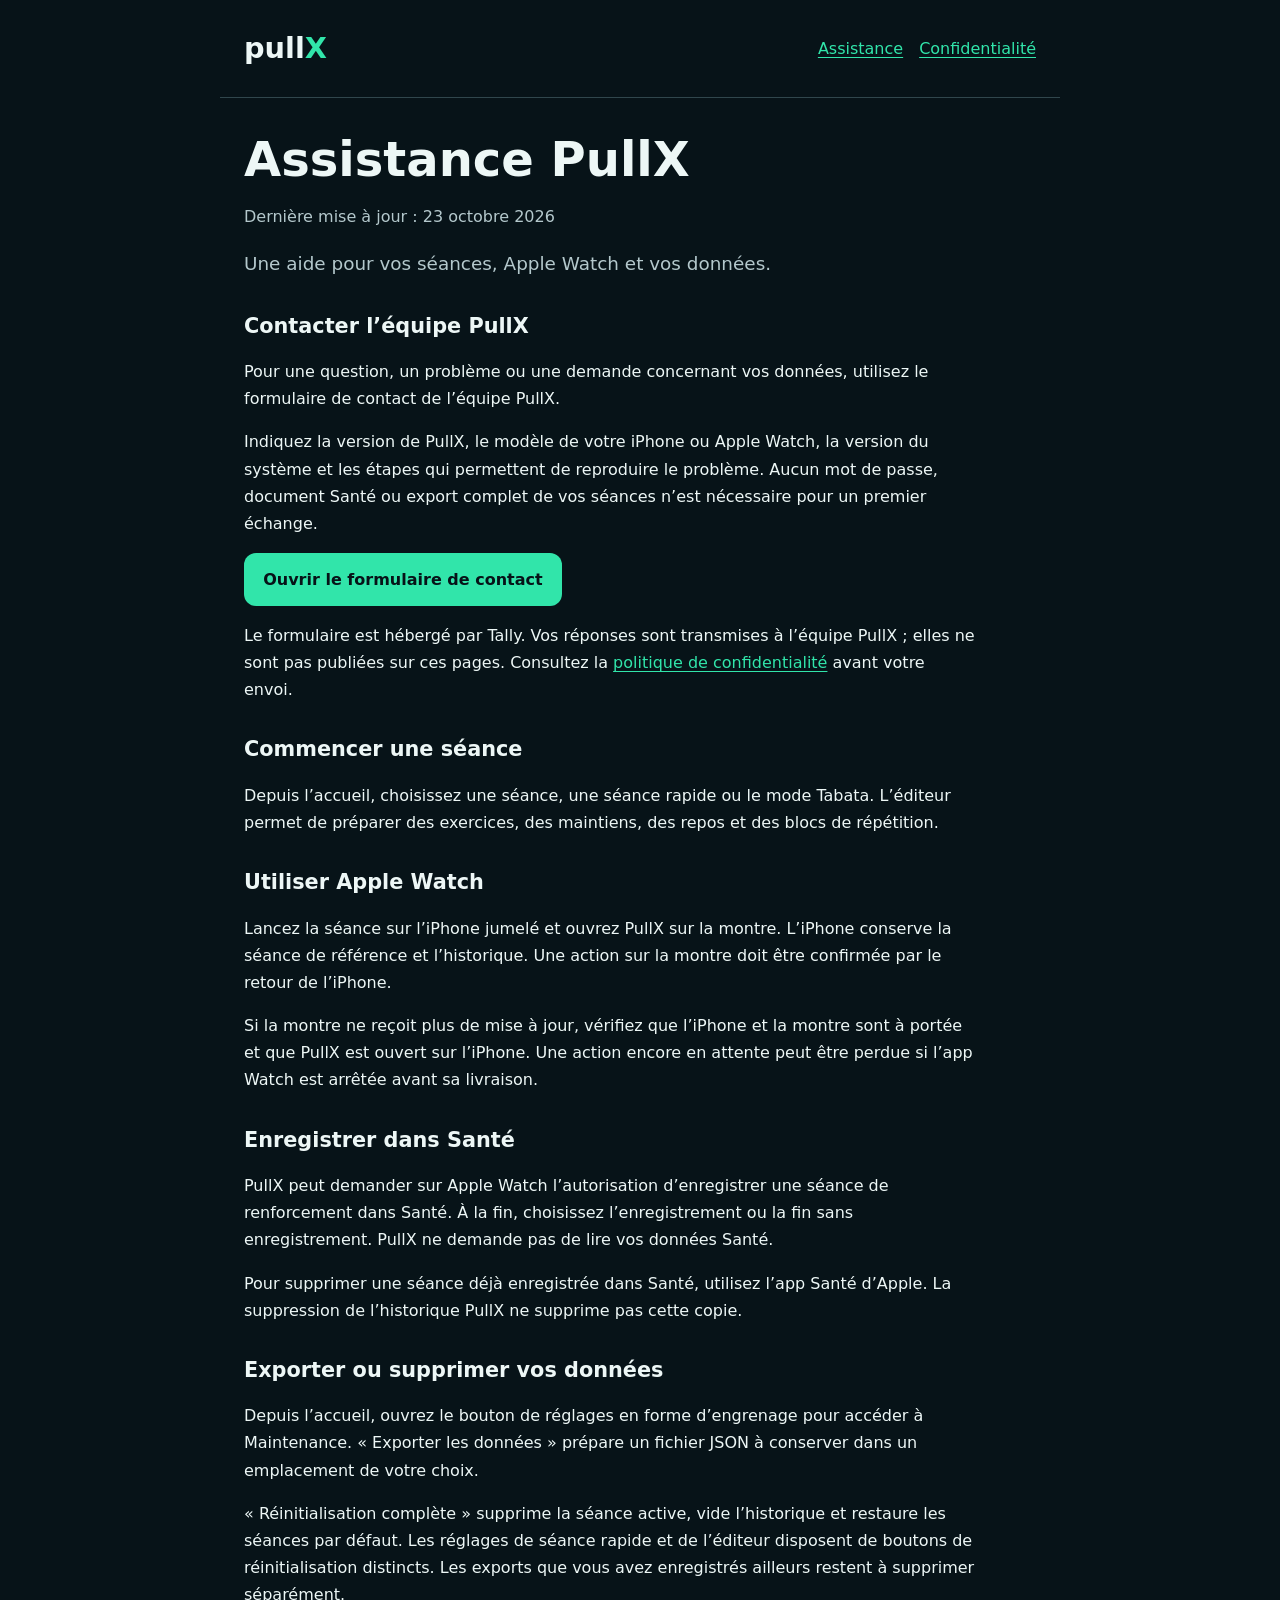
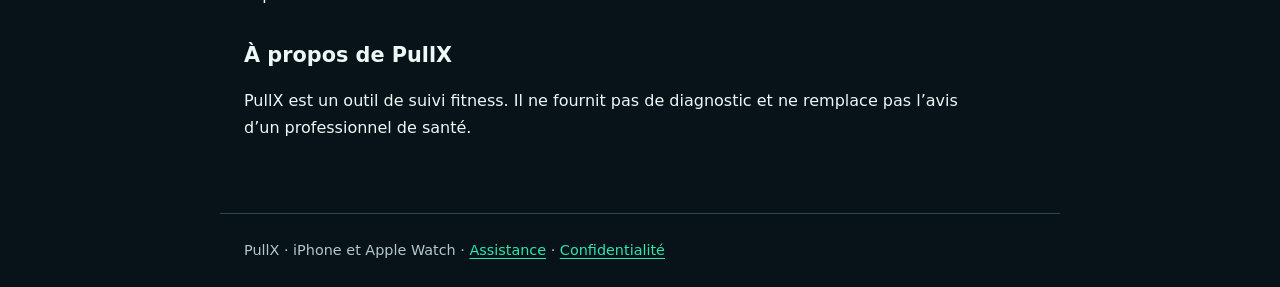
==== index.html @ 62576119 "Add files via upload" ====
<!doctype html>
<html lang="fr">
<head>
<meta charset="utf-8">
<meta name="viewport" content="width=device-width, initial-scale=1">
<meta name="description" content="Aide et contact pour PullX : séances, Apple Watch, Santé, export et suppression des données.">
<meta name="robots" content="noindex">
<title>Assistance PullX — PullX</title>
<style>
:root { color-scheme: dark; --bg:#071318; --panel:#10232b; --text:#edf7f6; --muted:#b4c8cc; --accent:#31e5aa; }
* { box-sizing:border-box; }
body { margin:0; background:var(--bg); color:var(--text); font:1rem/1.7 system-ui,-apple-system,BlinkMacSystemFont,"Segoe UI",sans-serif; }
header,main,footer { max-width:840px; margin:auto; padding:1.5rem; }
header { display:flex; flex-wrap:wrap; align-items:center; justify-content:space-between; gap:1rem; border-bottom:1px solid #30464c; }
.brand { font-size:1.8rem; font-weight:800; text-decoration:none; color:var(--text); }
.brand span { color:var(--accent); }
nav { display:flex; flex-wrap:wrap; gap:1rem; }
a { color:var(--accent); text-underline-offset:.2em; overflow-wrap:anywhere; }
a:focus-visible { outline:3px solid var(--accent); outline-offset:5px; }
h1 { font-size:clamp(2rem,6vw,3rem); line-height:1.15; margin:.6rem 0 1rem; }
h2 { font-size:1.3rem; line-height:1.4; margin-top:2rem; }
p,li { max-width:72ch; }
.date,footer { color:var(--muted); }
.notice { padding:1rem 1.2rem; border:1px solid #786b39; border-radius:12px; background:#2b2819; }
.contact { display:inline-block; padding:.8rem 1.2rem; border-radius:12px; background:var(--accent); color:#071318; font-weight:700; text-decoration:none; }
.intro { font-size:1.15rem; color:var(--muted); }
footer { border-top:1px solid #30464c; font-size:.9rem; margin-top:2rem; }
.skip { position:absolute; left:-9999px; }.skip:focus { position:static; }
</style>
</head>
<body>
<a class="skip" href="#contenu">Aller au contenu</a>
<header><a class="brand" href="support.html">pull<span>X</span></a><nav aria-label="Navigation principale"><a href="support.html">Assistance</a><a href="privacy-policy.html">Confidentialité</a></nav></header>
<main id="contenu">
<h1>Assistance PullX</h1>
<p class="date">Dernière mise à jour : 23 octobre 2026</p>
<p class="intro">Une aide pour vos séances, Apple Watch et vos données.</p>
<section><h2>Contacter l’équipe PullX</h2><p>Pour une question, un problème ou une demande concernant vos données, utilisez le formulaire de contact de l’équipe PullX.</p><p>Indiquez la version de PullX, le modèle de votre iPhone ou Apple Watch, la version du système et les étapes qui permettent de reproduire le problème. Aucun mot de passe, document Santé ou export complet de vos séances n’est nécessaire pour un premier échange.</p></section>
<p><a class="contact" href="https://tally.so/r/2jEzNe">Ouvrir le formulaire de contact</a></p><p>Le formulaire est hébergé par Tally. Vos réponses sont transmises à l’équipe PullX ; elles ne sont pas publiées sur ces pages. Consultez la <a href="privacy-policy.html">politique de confidentialité</a> avant votre envoi.</p>
<section><h2>Commencer une séance</h2><p>Depuis l’accueil, choisissez une séance, une séance rapide ou le mode Tabata. L’éditeur permet de préparer des exercices, des maintiens, des repos et des blocs de répétition.</p></section>
<section><h2>Utiliser Apple Watch</h2><p>Lancez la séance sur l’iPhone jumelé et ouvrez PullX sur la montre. L’iPhone conserve la séance de référence et l’historique. Une action sur la montre doit être confirmée par le retour de l’iPhone.</p><p>Si la montre ne reçoit plus de mise à jour, vérifiez que l’iPhone et la montre sont à portée et que PullX est ouvert sur l’iPhone. Une action encore en attente peut être perdue si l’app Watch est arrêtée avant sa livraison.</p></section>
<section><h2>Enregistrer dans Santé</h2><p>PullX peut demander sur Apple Watch l’autorisation d’enregistrer une séance de renforcement dans Santé. À la fin, choisissez l’enregistrement ou la fin sans enregistrement. PullX ne demande pas de lire vos données Santé.</p><p>Pour supprimer une séance déjà enregistrée dans Santé, utilisez l’app Santé d’Apple. La suppression de l’historique PullX ne supprime pas cette copie.</p></section>
<section><h2>Exporter ou supprimer vos données</h2><p>Depuis l’accueil, ouvrez le bouton de réglages en forme d’engrenage pour accéder à Maintenance. « Exporter les données » prépare un fichier JSON à conserver dans un emplacement de votre choix.</p><p>« Réinitialisation complète » supprime la séance active, vide l’historique et restaure les séances par défaut. Les réglages de séance rapide et de l’éditeur disposent de boutons de réinitialisation distincts. Les exports que vous avez enregistrés ailleurs restent à supprimer séparément.</p></section>
<section><h2>À propos de PullX</h2><p>PullX est un outil de suivi fitness. Il ne fournit pas de diagnostic et ne remplace pas l’avis d’un professionnel de santé.</p></section>
</main>
<footer>PullX · iPhone et Apple Watch · <a href="support.html">Assistance</a> · <a href="privacy-policy.html">Confidentialité</a></footer>
</body>
</html>
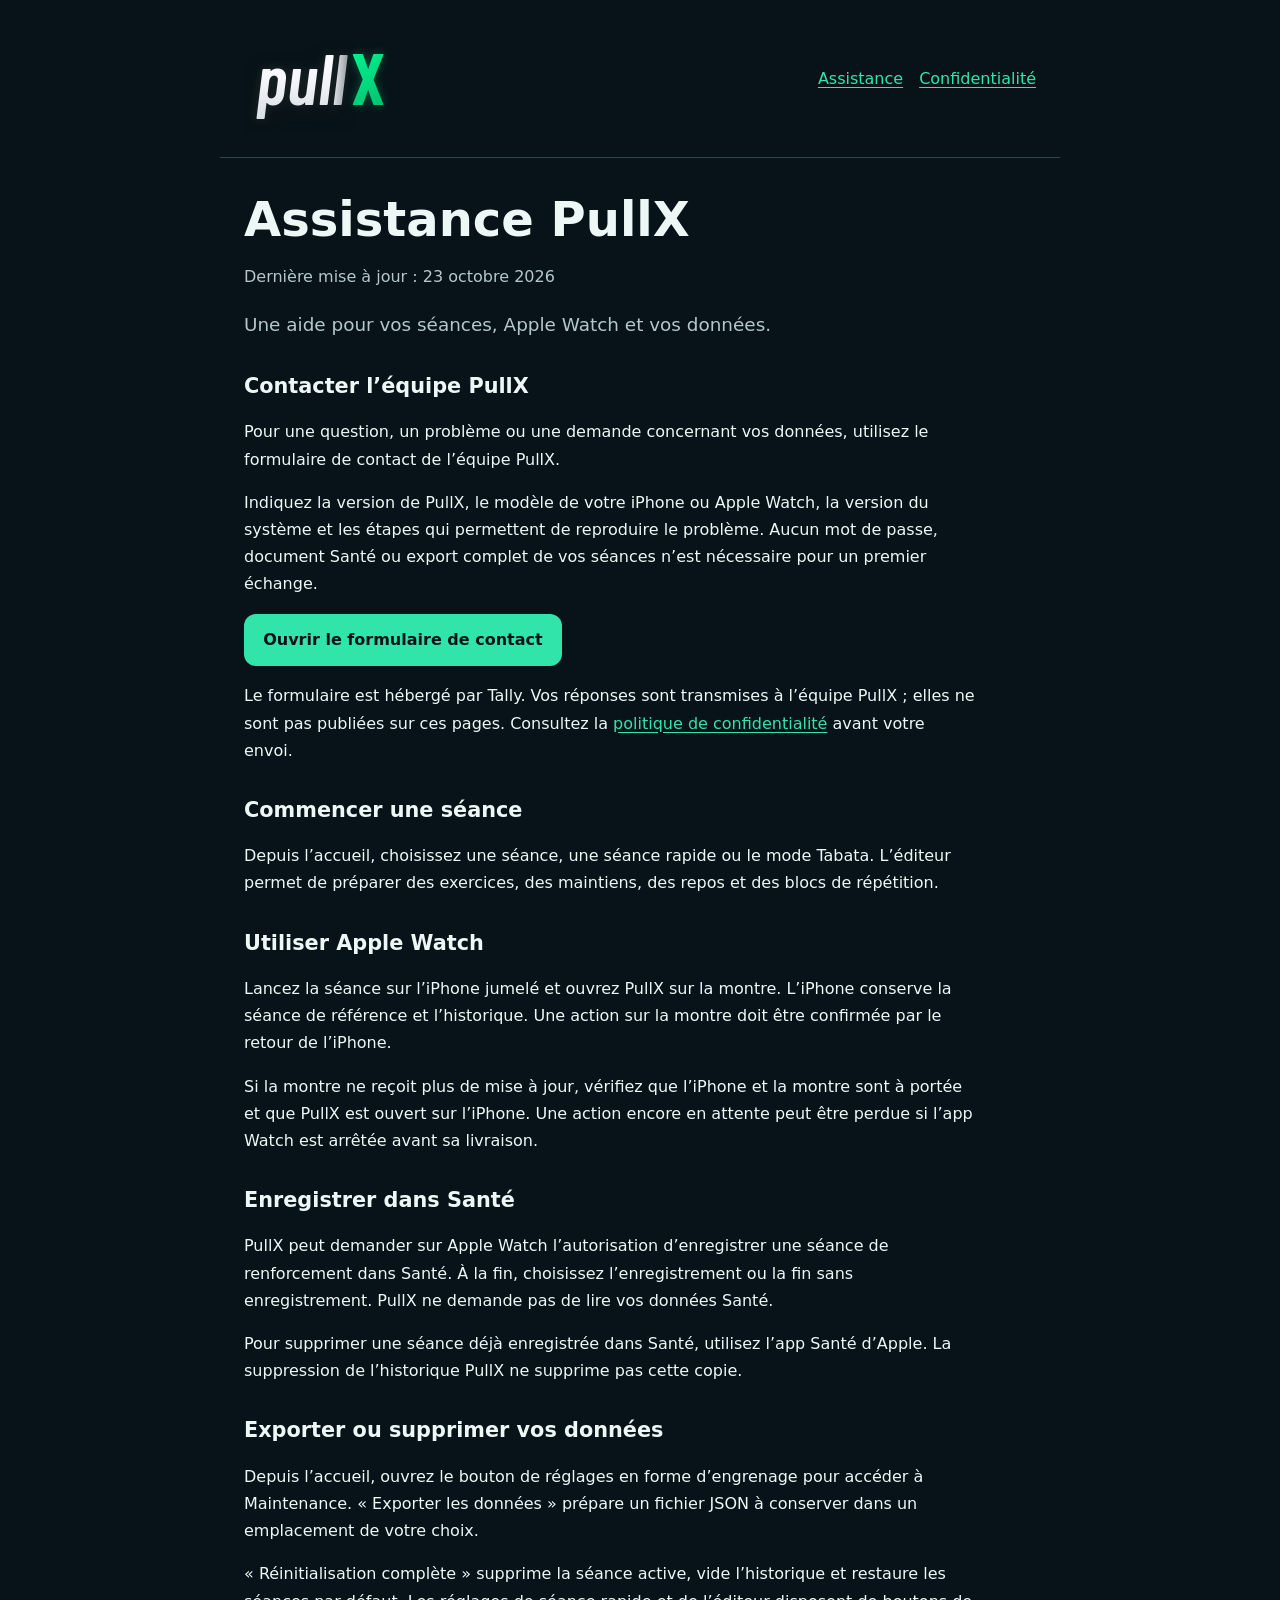
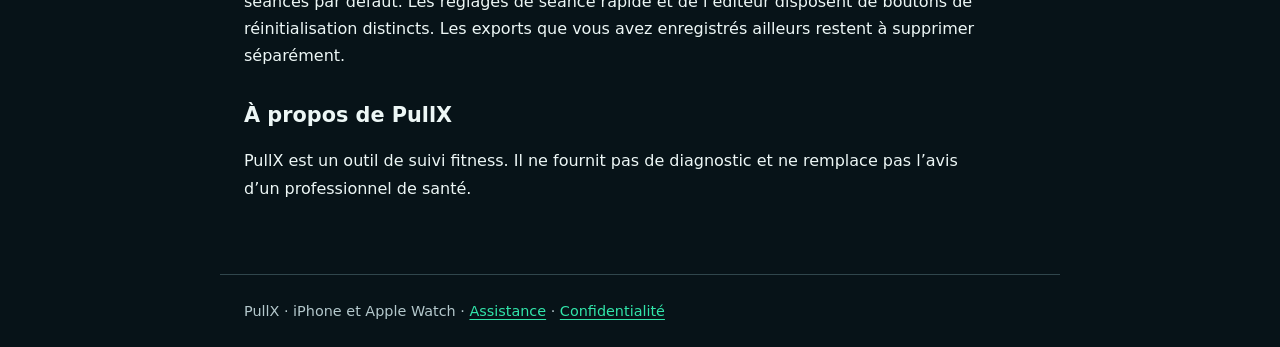
==== commit 941d4f16: "Add files via upload" ====
--- a/index.html
+++ b/index.html
@@ -6,14 +6,13 @@
 <meta name="description" content="Aide et contact pour PullX : séances, Apple Watch, Santé, export et suppression des données.">
 <meta name="robots" content="noindex">
 <title>Assistance PullX — PullX</title>
+<link rel="stylesheet" href="assets/brand.css">
 <style>
 :root { color-scheme: dark; --bg:#071318; --panel:#10232b; --text:#edf7f6; --muted:#b4c8cc; --accent:#31e5aa; }
 * { box-sizing:border-box; }
 body { margin:0; background:var(--bg); color:var(--text); font:1rem/1.7 system-ui,-apple-system,BlinkMacSystemFont,"Segoe UI",sans-serif; }
 header,main,footer { max-width:840px; margin:auto; padding:1.5rem; }
 header { display:flex; flex-wrap:wrap; align-items:center; justify-content:space-between; gap:1rem; border-bottom:1px solid #30464c; }
-.brand { font-size:1.8rem; font-weight:800; text-decoration:none; color:var(--text); }
-.brand span { color:var(--accent); }
 nav { display:flex; flex-wrap:wrap; gap:1rem; }
 a { color:var(--accent); text-underline-offset:.2em; overflow-wrap:anywhere; }
 a:focus-visible { outline:3px solid var(--accent); outline-offset:5px; }
@@ -30,7 +29,7 @@
 </head>
 <body>
 <a class="skip" href="#contenu">Aller au contenu</a>
-<header><a class="brand" href="support.html">pull<span>X</span></a><nav aria-label="Navigation principale"><a href="support.html">Assistance</a><a href="privacy-policy.html">Confidentialité</a></nav></header>
+<header><a class="brand" href="support.html" aria-label="pullX"><span class="brand__word">pull</span><span class="brand__x">X</span></a><nav aria-label="Navigation principale"><a href="support.html">Assistance</a><a href="privacy-policy.html">Confidentialité</a></nav></header>
 <main id="contenu">
 <h1>Assistance PullX</h1>
 <p class="date">Dernière mise à jour : 23 octobre 2026</p>
--- a/assets/brand.css
+++ b/assets/brand.css
@@ -0,0 +1,62 @@
+/* Match PullXBrandTitle: Barlow's own italic angle, without extra skew. */
+@font-face {
+  font-family:"Barlow Condensed";
+  src:url("fonts/BarlowCondensed-SemiBoldItalic.ttf") format("truetype");
+  font-style:italic;
+  font-weight:600;
+  font-display:swap;
+}
+@font-face {
+  font-family:"Barlow Condensed";
+  src:url("fonts/BarlowCondensed-Bold.ttf") format("truetype");
+  font-style:normal;
+  font-weight:700;
+  font-display:swap;
+}
+.brand {
+  display:inline-flex;
+  align-items:baseline;
+  flex-shrink:0;
+  padding:.12em .16em .2em;
+  font-family:"Barlow Condensed","Arial Narrow",sans-serif;
+  font-size:clamp(2.75rem,8vw,4.5rem);
+  font-style:italic;
+  font-weight:600;
+  font-synthesis:none;
+  line-height:1.2;
+  white-space:nowrap;
+  text-decoration:none;
+  color:#edf7f6;
+}
+.brand__word {
+  /* The italic p extends left of its advance and below the baseline.
+     Keep that ink inside the background clip and mask painting area. */
+  padding:.08em .16em .2em;
+  margin:-.08em -.16em -.2em;
+  color:#edf7f6;
+  background:linear-gradient(180deg,#fff 0%,#f5f7fa 48%,#cfd6de 100%);
+  -webkit-background-clip:text;
+  background-clip:text;
+  -webkit-text-fill-color:transparent;
+  mask-image:linear-gradient(90deg,#000 0%,#000 78%,rgb(0 0 0 / .62) 91%,rgb(0 0 0 / .2) 100%);
+  filter:drop-shadow(0 8px 12px rgb(0 0 0 / .48)) drop-shadow(0 0 5px rgb(255 255 255 / .12));
+}
+.brand__x {
+  font-style:normal;
+  font-weight:700;
+  margin-left:.08em;
+  color:#31e5aa;
+  background:linear-gradient(145deg,#00ff99,#00ba69);
+  -webkit-background-clip:text;
+  background-clip:text;
+  -webkit-text-fill-color:transparent;
+  filter:drop-shadow(0 0 5px rgb(0 255 138 / .3));
+}
+@media (forced-colors:active) {
+  .brand__word,.brand__x {
+    background:none;
+    -webkit-text-fill-color:LinkText;
+    mask-image:none;
+    filter:none;
+  }
+}
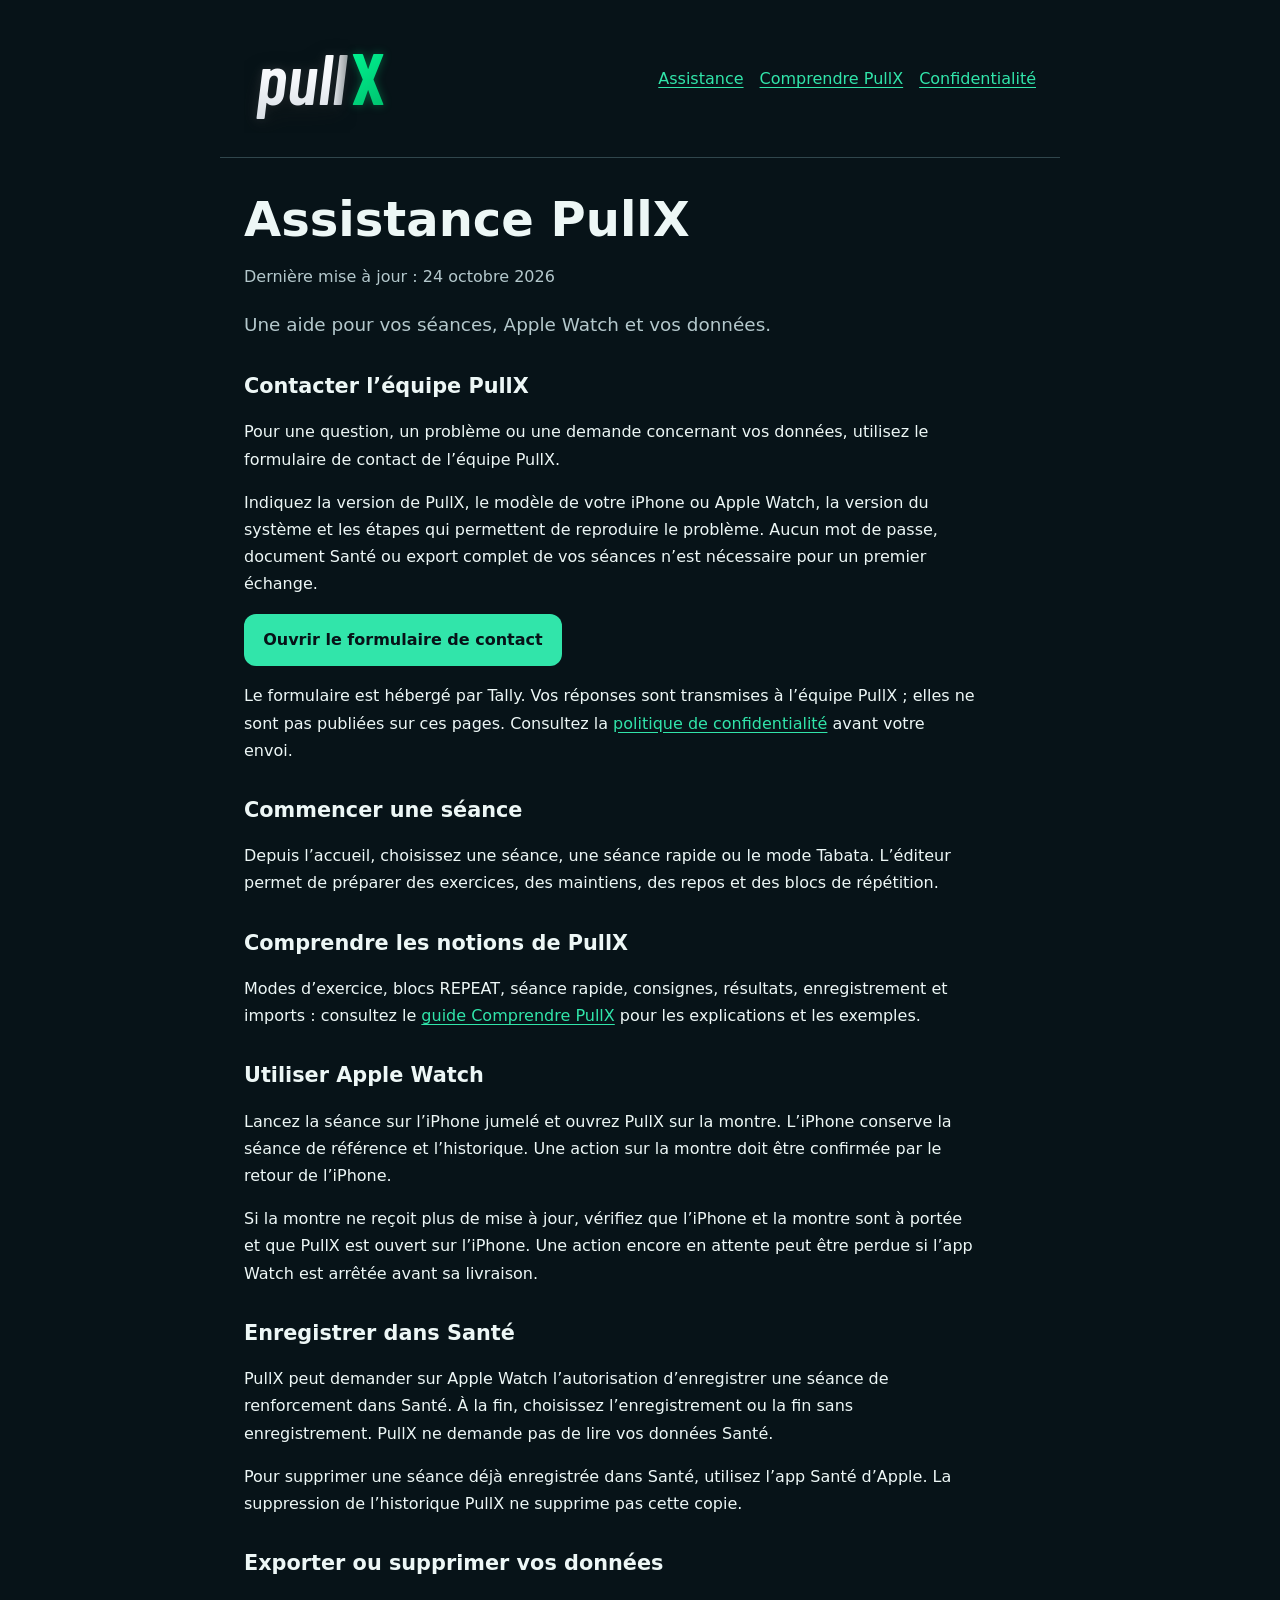
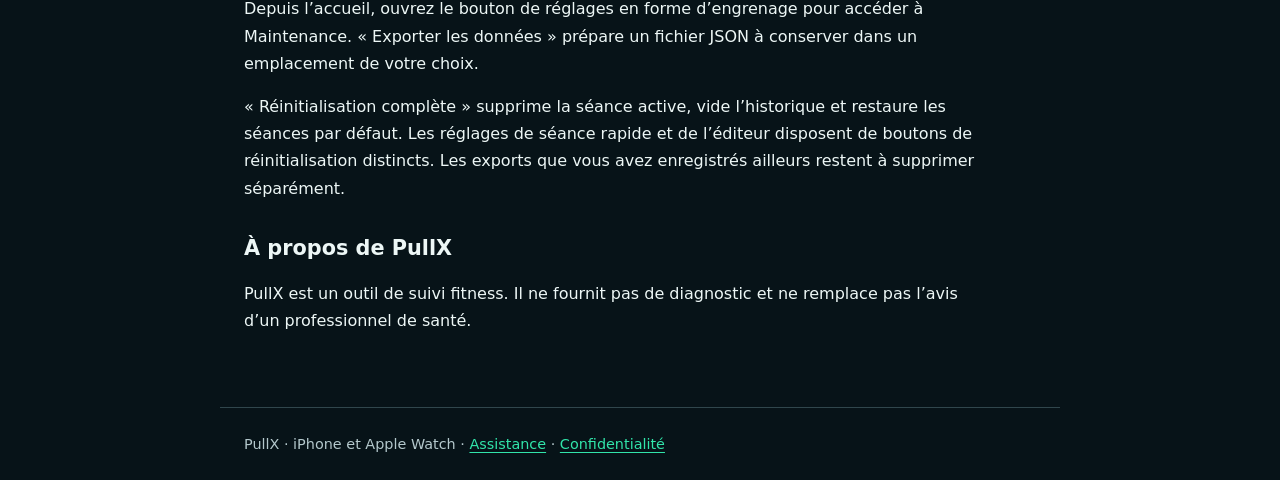
==== commit 0b899ae3: "Add files via upload" ====
--- a/index.html
+++ b/index.html
@@ -29,14 +29,15 @@
 </head>
 <body>
 <a class="skip" href="#contenu">Aller au contenu</a>
-<header><a class="brand" href="support.html" aria-label="pullX"><span class="brand__word">pull</span><span class="brand__x">X</span></a><nav aria-label="Navigation principale"><a href="support.html">Assistance</a><a href="privacy-policy.html">Confidentialité</a></nav></header>
+<header><a class="brand" href="support.html" aria-label="pullX"><span class="brand__word">pull</span><span class="brand__x">X</span></a><nav aria-label="Navigation principale"><a href="support.html">Assistance</a><a href="guide.html">Comprendre PullX</a><a href="privacy-policy.html">Confidentialité</a></nav></header>
 <main id="contenu">
 <h1>Assistance PullX</h1>
-<p class="date">Dernière mise à jour : 23 octobre 2026</p>
+<p class="date">Dernière mise à jour : 24 octobre 2026</p>
 <p class="intro">Une aide pour vos séances, Apple Watch et vos données.</p>
 <section><h2>Contacter l’équipe PullX</h2><p>Pour une question, un problème ou une demande concernant vos données, utilisez le formulaire de contact de l’équipe PullX.</p><p>Indiquez la version de PullX, le modèle de votre iPhone ou Apple Watch, la version du système et les étapes qui permettent de reproduire le problème. Aucun mot de passe, document Santé ou export complet de vos séances n’est nécessaire pour un premier échange.</p></section>
 <p><a class="contact" href="https://tally.so/r/2jEzNe">Ouvrir le formulaire de contact</a></p><p>Le formulaire est hébergé par Tally. Vos réponses sont transmises à l’équipe PullX ; elles ne sont pas publiées sur ces pages. Consultez la <a href="privacy-policy.html">politique de confidentialité</a> avant votre envoi.</p>
 <section><h2>Commencer une séance</h2><p>Depuis l’accueil, choisissez une séance, une séance rapide ou le mode Tabata. L’éditeur permet de préparer des exercices, des maintiens, des repos et des blocs de répétition.</p></section>
+<section><h2>Comprendre les notions de PullX</h2><p>Modes d’exercice, blocs REPEAT, séance rapide, consignes, résultats, enregistrement et imports : consultez le <a href="guide.html">guide Comprendre PullX</a> pour les explications et les exemples.</p></section>
 <section><h2>Utiliser Apple Watch</h2><p>Lancez la séance sur l’iPhone jumelé et ouvrez PullX sur la montre. L’iPhone conserve la séance de référence et l’historique. Une action sur la montre doit être confirmée par le retour de l’iPhone.</p><p>Si la montre ne reçoit plus de mise à jour, vérifiez que l’iPhone et la montre sont à portée et que PullX est ouvert sur l’iPhone. Une action encore en attente peut être perdue si l’app Watch est arrêtée avant sa livraison.</p></section>
 <section><h2>Enregistrer dans Santé</h2><p>PullX peut demander sur Apple Watch l’autorisation d’enregistrer une séance de renforcement dans Santé. À la fin, choisissez l’enregistrement ou la fin sans enregistrement. PullX ne demande pas de lire vos données Santé.</p><p>Pour supprimer une séance déjà enregistrée dans Santé, utilisez l’app Santé d’Apple. La suppression de l’historique PullX ne supprime pas cette copie.</p></section>
 <section><h2>Exporter ou supprimer vos données</h2><p>Depuis l’accueil, ouvrez le bouton de réglages en forme d’engrenage pour accéder à Maintenance. « Exporter les données » prépare un fichier JSON à conserver dans un emplacement de votre choix.</p><p>« Réinitialisation complète » supprime la séance active, vide l’historique et restaure les séances par défaut. Les réglages de séance rapide et de l’éditeur disposent de boutons de réinitialisation distincts. Les exports que vous avez enregistrés ailleurs restent à supprimer séparément.</p></section>
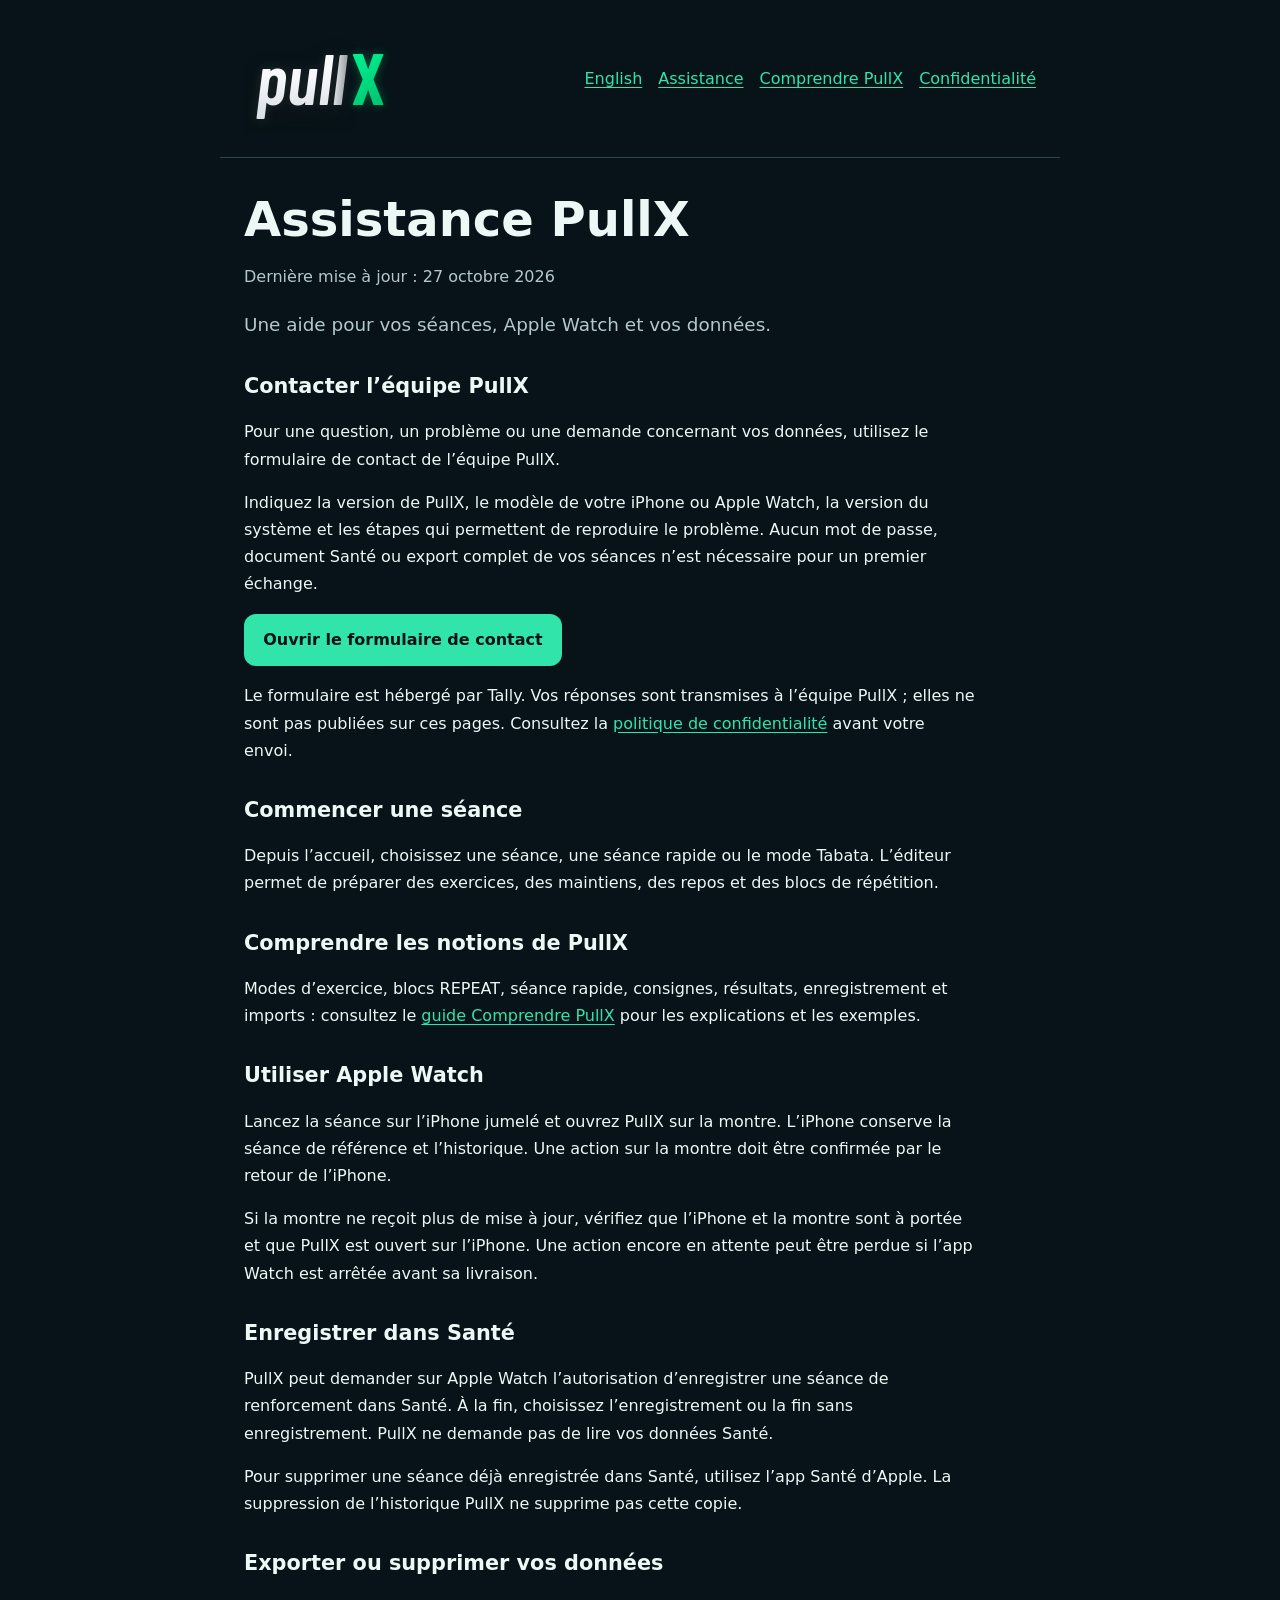
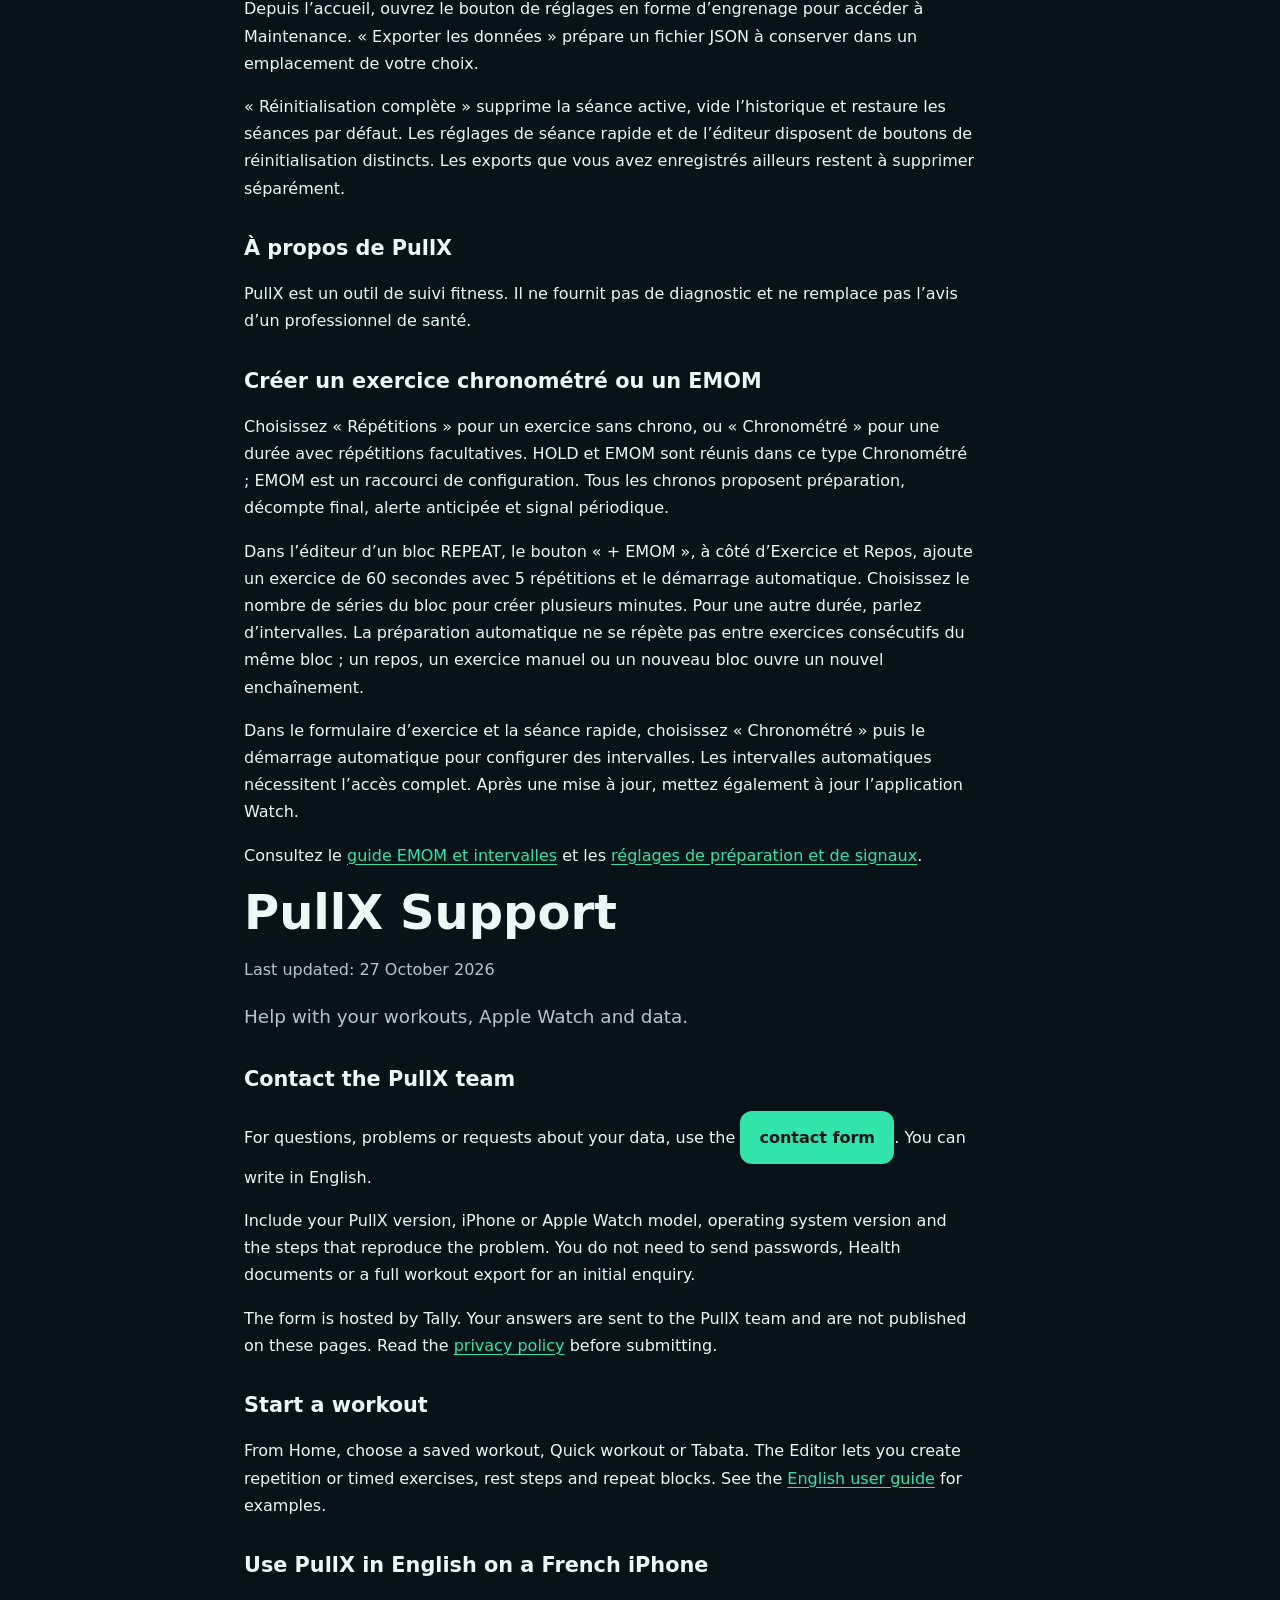
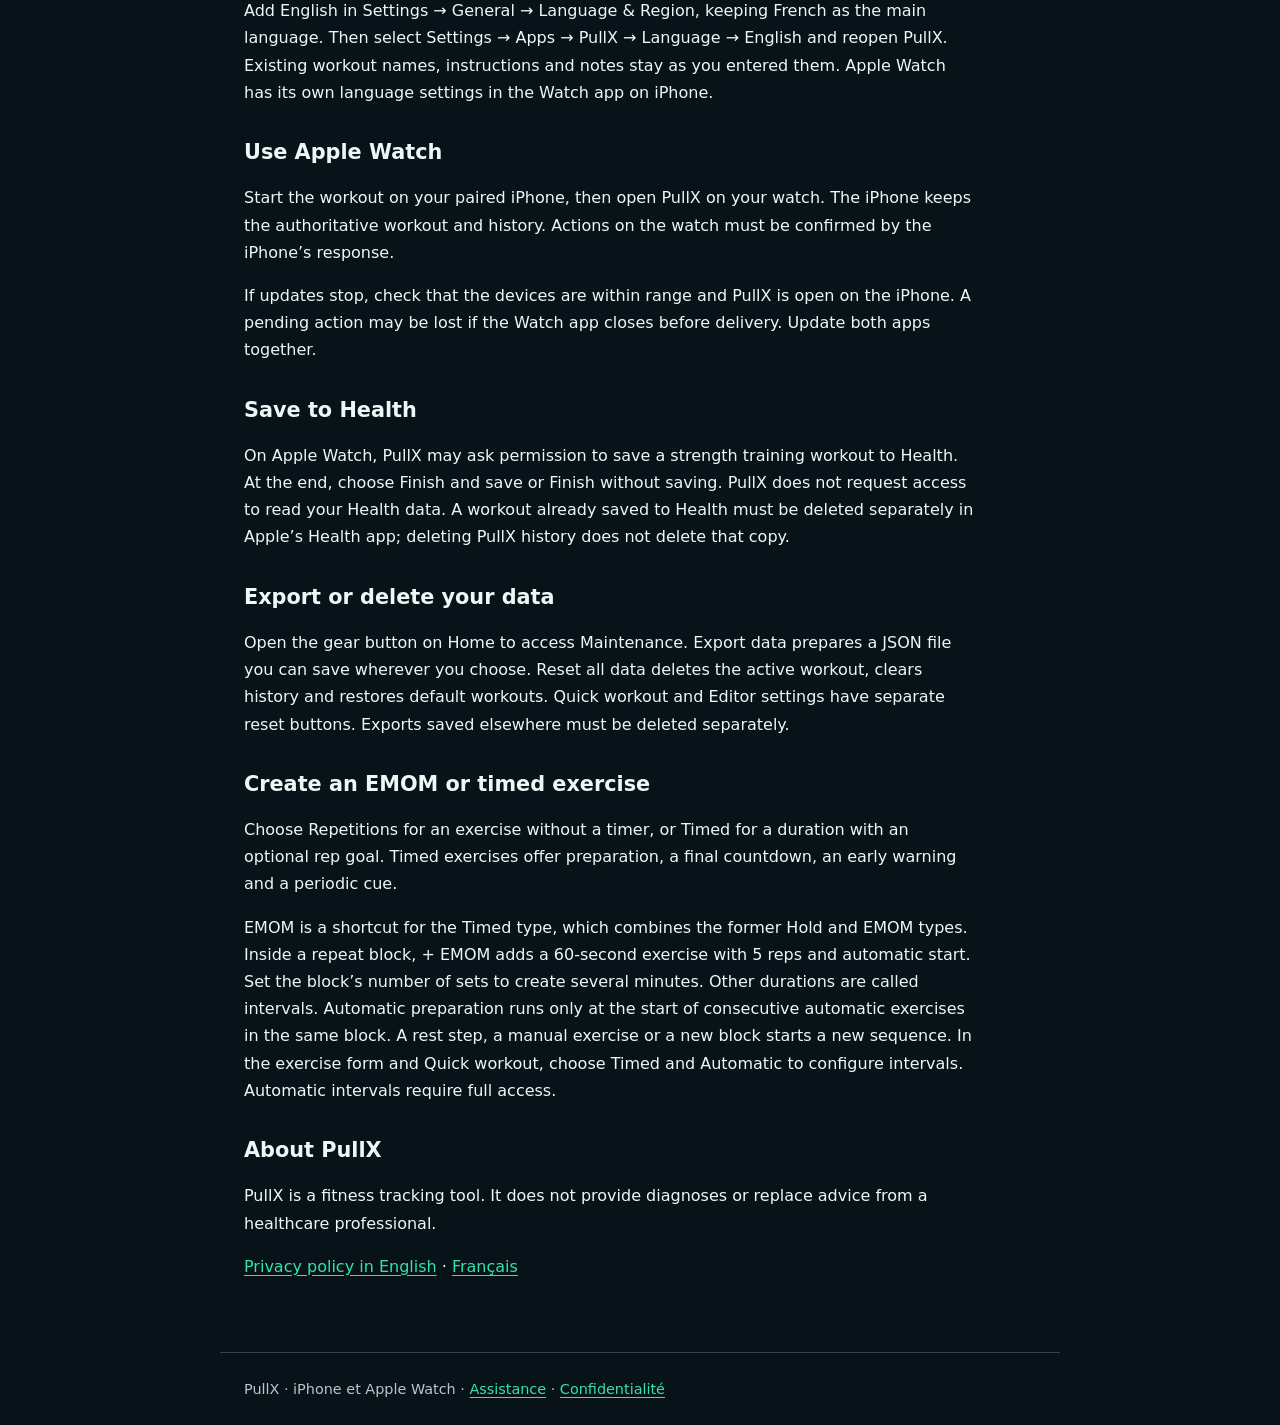
==== commit 5b553a5f: "Add files via upload" ====
--- a/index.html
+++ b/index.html
@@ -29,10 +29,10 @@
 </head>
 <body>
 <a class="skip" href="#contenu">Aller au contenu</a>
-<header><a class="brand" href="support.html" aria-label="pullX"><span class="brand__word">pull</span><span class="brand__x">X</span></a><nav aria-label="Navigation principale"><a href="support.html">Assistance</a><a href="guide.html">Comprendre PullX</a><a href="privacy-policy.html">Confidentialité</a></nav></header>
+<header><a class="brand" href="support.html" aria-label="pullX"><span class="brand__word">pull</span><span class="brand__x">X</span></a><nav aria-label="Navigation principale"><a href="#english" lang="en" hreflang="en">English</a><a href="support.html">Assistance</a><a href="guide.html">Comprendre PullX</a><a href="privacy-policy.html">Confidentialité</a></nav></header>
 <main id="contenu">
 <h1>Assistance PullX</h1>
-<p class="date">Dernière mise à jour : 24 octobre 2026</p>
+<p class="date">Dernière mise à jour : 27 octobre 2026</p>
 <p class="intro">Une aide pour vos séances, Apple Watch et vos données.</p>
 <section><h2>Contacter l’équipe PullX</h2><p>Pour une question, un problème ou une demande concernant vos données, utilisez le formulaire de contact de l’équipe PullX.</p><p>Indiquez la version de PullX, le modèle de votre iPhone ou Apple Watch, la version du système et les étapes qui permettent de reproduire le problème. Aucun mot de passe, document Santé ou export complet de vos séances n’est nécessaire pour un premier échange.</p></section>
 <p><a class="contact" href="https://tally.so/r/2jEzNe">Ouvrir le formulaire de contact</a></p><p>Le formulaire est hébergé par Tally. Vos réponses sont transmises à l’équipe PullX ; elles ne sont pas publiées sur ces pages. Consultez la <a href="privacy-policy.html">politique de confidentialité</a> avant votre envoi.</p>
@@ -42,6 +42,40 @@
 <section><h2>Enregistrer dans Santé</h2><p>PullX peut demander sur Apple Watch l’autorisation d’enregistrer une séance de renforcement dans Santé. À la fin, choisissez l’enregistrement ou la fin sans enregistrement. PullX ne demande pas de lire vos données Santé.</p><p>Pour supprimer une séance déjà enregistrée dans Santé, utilisez l’app Santé d’Apple. La suppression de l’historique PullX ne supprime pas cette copie.</p></section>
 <section><h2>Exporter ou supprimer vos données</h2><p>Depuis l’accueil, ouvrez le bouton de réglages en forme d’engrenage pour accéder à Maintenance. « Exporter les données » prépare un fichier JSON à conserver dans un emplacement de votre choix.</p><p>« Réinitialisation complète » supprime la séance active, vide l’historique et restaure les séances par défaut. Les réglages de séance rapide et de l’éditeur disposent de boutons de réinitialisation distincts. Les exports que vous avez enregistrés ailleurs restent à supprimer séparément.</p></section>
 <section><h2>À propos de PullX</h2><p>PullX est un outil de suivi fitness. Il ne fournit pas de diagnostic et ne remplace pas l’avis d’un professionnel de santé.</p></section>
+<section>
+<h2>Créer un exercice chronométré ou un EMOM</h2>
+<p>Choisissez « Répétitions » pour un exercice sans chrono, ou « Chronométré » pour une durée avec répétitions facultatives. HOLD et EMOM sont réunis dans ce type Chronométré ; EMOM est un raccourci de configuration. Tous les chronos proposent préparation, décompte final, alerte anticipée et signal périodique.</p>
+<p>Dans l’éditeur d’un bloc REPEAT, le bouton « + EMOM », à côté d’Exercice et Repos, ajoute un exercice de 60 secondes avec 5 répétitions et le démarrage automatique. Choisissez le nombre de séries du bloc pour créer plusieurs minutes. Pour une autre durée, parlez d’intervalles. La préparation automatique ne se répète pas entre exercices consécutifs du même bloc ; un repos, un exercice manuel ou un nouveau bloc ouvre un nouvel enchaînement.</p>
+<p>Dans le formulaire d’exercice et la séance rapide, choisissez « Chronométré » puis le démarrage automatique pour configurer des intervalles. Les intervalles automatiques nécessitent l’accès complet. Après une mise à jour, mettez également à jour l’application Watch.</p>
+<p>Consultez le <a href="guide.html#emom">guide EMOM et intervalles</a> et les <a href="guide.html#signaux">réglages de préparation et de signaux</a>.</p>
+</section>
+<section id="english" lang="en" aria-labelledby="support-en-title">
+<h1 id="support-en-title">PullX Support</h1>
+<p class="date">Last updated: 27 October 2026</p>
+<p class="intro">Help with your workouts, Apple Watch and data.</p>
+<h2>Contact the PullX team</h2>
+<p>For questions, problems or requests about your data, use the <a class="contact" href="https://tally.so/r/2jEzNe">contact form</a>. You can write in English.</p>
+<p>Include your PullX version, iPhone or Apple Watch model, operating system version and the steps that reproduce the problem. You do not need to send passwords, Health documents or a full workout export for an initial enquiry.</p>
+<p>The form is hosted by Tally. Your answers are sent to the PullX team and are not published on these pages. Read the <a href="privacy-policy.html#english">privacy policy</a> before submitting.</p>
+<h2>Start a workout</h2>
+<p>From Home, choose a saved workout, Quick workout or Tabata. The Editor lets you create repetition or timed exercises, rest steps and repeat blocks. See the <a href="guide-en.html">English user guide</a> for examples.</p>
+<h2>Use PullX in English on a French iPhone</h2>
+<p>Add English in Settings → General → Language &amp; Region, keeping French as the main language. Then select Settings → Apps → PullX → Language → English and reopen PullX. Existing workout names, instructions and notes stay as you entered them. Apple Watch has its own language settings in the Watch app on iPhone.</p>
+<h2>Use Apple Watch</h2>
+<p>Start the workout on your paired iPhone, then open PullX on your watch. The iPhone keeps the authoritative workout and history. Actions on the watch must be confirmed by the iPhone’s response.</p>
+<p>If updates stop, check that the devices are within range and PullX is open on the iPhone. A pending action may be lost if the Watch app closes before delivery. Update both apps together.</p>
+<h2>Save to Health</h2>
+<p>On Apple Watch, PullX may ask permission to save a strength training workout to Health. At the end, choose Finish and save or Finish without saving. PullX does not request access to read your Health data. A workout already saved to Health must be deleted separately in Apple’s Health app; deleting PullX history does not delete that copy.</p>
+<h2>Export or delete your data</h2>
+<p>Open the gear button on Home to access Maintenance. Export data prepares a JSON file you can save wherever you choose. Reset all data deletes the active workout, clears history and restores default workouts. Quick workout and Editor settings have separate reset buttons. Exports saved elsewhere must be deleted separately.</p>
+<h2>Create an EMOM or timed exercise</h2>
+<p>Choose Repetitions for an exercise without a timer, or Timed for a duration with an optional rep goal. Timed exercises offer preparation, a final countdown, an early warning and a periodic cue.</p>
+<p>EMOM is a shortcut for the Timed type, which combines the former Hold and EMOM types. Inside a repeat block, + EMOM adds a 60-second exercise with 5 reps and automatic start. Set the block’s number of sets to create several minutes. Other durations are called intervals. Automatic preparation runs only at the start of consecutive automatic exercises in the same block. A rest step, a manual exercise or a new block starts a new sequence. In the exercise form and Quick workout, choose Timed and Automatic to configure intervals. Automatic intervals require full access.</p>
+<h2>About PullX</h2>
+<p>PullX is a fitness tracking tool. It does not provide diagnoses or replace advice from a healthcare professional.</p>
+<p><a href="privacy-policy.html#english">Privacy policy in English</a> · <a href="#contenu" lang="fr">Français</a></p>
+</section>
+
 </main>
 <footer>PullX · iPhone et Apple Watch · <a href="support.html">Assistance</a> · <a href="privacy-policy.html">Confidentialité</a></footer>
 </body>
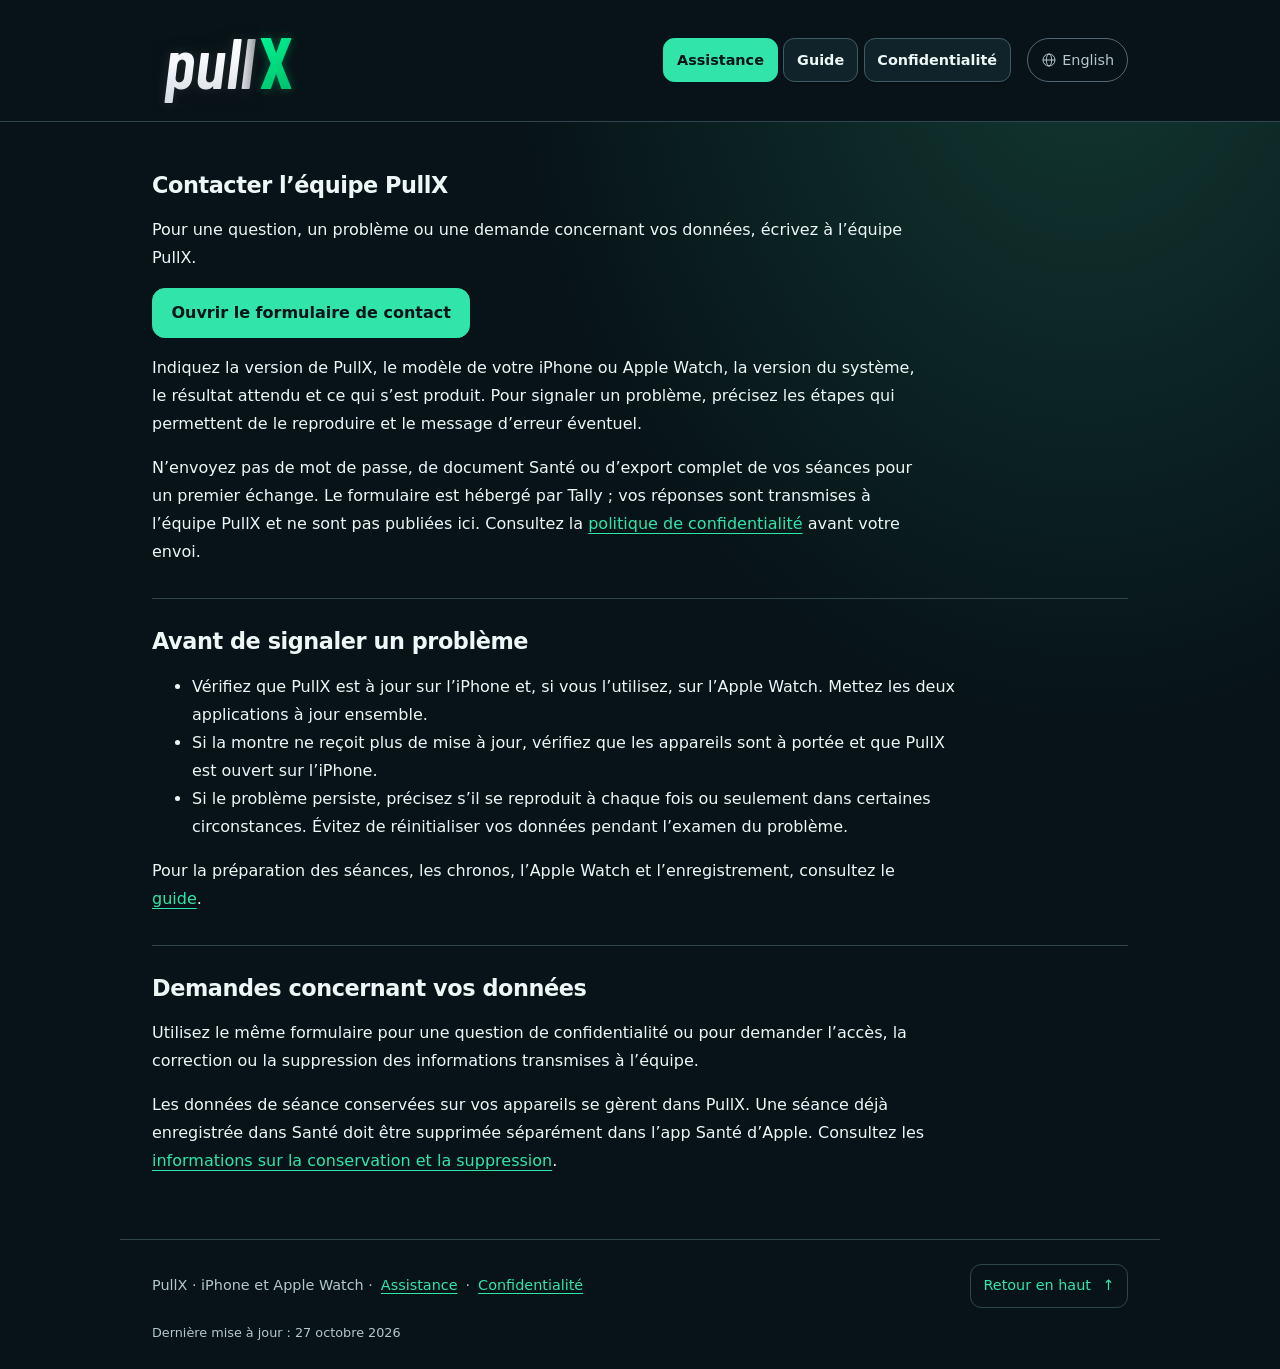
==== commit 98b08459: "màj du site" ====
--- a/index.html
+++ b/index.html
@@ -7,76 +7,25 @@
 <meta name="robots" content="noindex">
 <title>Assistance PullX — PullX</title>
 <link rel="stylesheet" href="assets/brand.css">
-<style>
-:root { color-scheme: dark; --bg:#071318; --panel:#10232b; --text:#edf7f6; --muted:#b4c8cc; --accent:#31e5aa; }
-* { box-sizing:border-box; }
-body { margin:0; background:var(--bg); color:var(--text); font:1rem/1.7 system-ui,-apple-system,BlinkMacSystemFont,"Segoe UI",sans-serif; }
-header,main,footer { max-width:840px; margin:auto; padding:1.5rem; }
-header { display:flex; flex-wrap:wrap; align-items:center; justify-content:space-between; gap:1rem; border-bottom:1px solid #30464c; }
-nav { display:flex; flex-wrap:wrap; gap:1rem; }
-a { color:var(--accent); text-underline-offset:.2em; overflow-wrap:anywhere; }
-a:focus-visible { outline:3px solid var(--accent); outline-offset:5px; }
-h1 { font-size:clamp(2rem,6vw,3rem); line-height:1.15; margin:.6rem 0 1rem; }
-h2 { font-size:1.3rem; line-height:1.4; margin-top:2rem; }
-p,li { max-width:72ch; }
-.date,footer { color:var(--muted); }
-.notice { padding:1rem 1.2rem; border:1px solid #786b39; border-radius:12px; background:#2b2819; }
-.contact { display:inline-block; padding:.8rem 1.2rem; border-radius:12px; background:var(--accent); color:#071318; font-weight:700; text-decoration:none; }
-.intro { font-size:1.15rem; color:var(--muted); }
-footer { border-top:1px solid #30464c; font-size:.9rem; margin-top:2rem; }
-.skip { position:absolute; left:-9999px; }.skip:focus { position:static; }
-</style>
+<link rel="stylesheet" href="assets/site.css">
+<script src="assets/site.js"></script>
 </head>
-<body>
+<body id="top">
 <a class="skip" href="#contenu">Aller au contenu</a>
-<header><a class="brand" href="support.html" aria-label="pullX"><span class="brand__word">pull</span><span class="brand__x">X</span></a><nav aria-label="Navigation principale"><a href="#english" lang="en" hreflang="en">English</a><a href="support.html">Assistance</a><a href="guide.html">Comprendre PullX</a><a href="privacy-policy.html">Confidentialité</a></nav></header>
-<main id="contenu">
-<h1>Assistance PullX</h1>
-<p class="date">Dernière mise à jour : 27 octobre 2026</p>
-<p class="intro">Une aide pour vos séances, Apple Watch et vos données.</p>
-<section><h2>Contacter l’équipe PullX</h2><p>Pour une question, un problème ou une demande concernant vos données, utilisez le formulaire de contact de l’équipe PullX.</p><p>Indiquez la version de PullX, le modèle de votre iPhone ou Apple Watch, la version du système et les étapes qui permettent de reproduire le problème. Aucun mot de passe, document Santé ou export complet de vos séances n’est nécessaire pour un premier échange.</p></section>
-<p><a class="contact" href="https://tally.so/r/2jEzNe">Ouvrir le formulaire de contact</a></p><p>Le formulaire est hébergé par Tally. Vos réponses sont transmises à l’équipe PullX ; elles ne sont pas publiées sur ces pages. Consultez la <a href="privacy-policy.html">politique de confidentialité</a> avant votre envoi.</p>
-<section><h2>Commencer une séance</h2><p>Depuis l’accueil, choisissez une séance, une séance rapide ou le mode Tabata. L’éditeur permet de préparer des exercices, des maintiens, des repos et des blocs de répétition.</p></section>
-<section><h2>Comprendre les notions de PullX</h2><p>Modes d’exercice, blocs REPEAT, séance rapide, consignes, résultats, enregistrement et imports : consultez le <a href="guide.html">guide Comprendre PullX</a> pour les explications et les exemples.</p></section>
-<section><h2>Utiliser Apple Watch</h2><p>Lancez la séance sur l’iPhone jumelé et ouvrez PullX sur la montre. L’iPhone conserve la séance de référence et l’historique. Une action sur la montre doit être confirmée par le retour de l’iPhone.</p><p>Si la montre ne reçoit plus de mise à jour, vérifiez que l’iPhone et la montre sont à portée et que PullX est ouvert sur l’iPhone. Une action encore en attente peut être perdue si l’app Watch est arrêtée avant sa livraison.</p></section>
-<section><h2>Enregistrer dans Santé</h2><p>PullX peut demander sur Apple Watch l’autorisation d’enregistrer une séance de renforcement dans Santé. À la fin, choisissez l’enregistrement ou la fin sans enregistrement. PullX ne demande pas de lire vos données Santé.</p><p>Pour supprimer une séance déjà enregistrée dans Santé, utilisez l’app Santé d’Apple. La suppression de l’historique PullX ne supprime pas cette copie.</p></section>
-<section><h2>Exporter ou supprimer vos données</h2><p>Depuis l’accueil, ouvrez le bouton de réglages en forme d’engrenage pour accéder à Maintenance. « Exporter les données » prépare un fichier JSON à conserver dans un emplacement de votre choix.</p><p>« Réinitialisation complète » supprime la séance active, vide l’historique et restaure les séances par défaut. Les réglages de séance rapide et de l’éditeur disposent de boutons de réinitialisation distincts. Les exports que vous avez enregistrés ailleurs restent à supprimer séparément.</p></section>
-<section><h2>À propos de PullX</h2><p>PullX est un outil de suivi fitness. Il ne fournit pas de diagnostic et ne remplace pas l’avis d’un professionnel de santé.</p></section>
-<section>
-<h2>Créer un exercice chronométré ou un EMOM</h2>
-<p>Choisissez « Répétitions » pour un exercice sans chrono, ou « Chronométré » pour une durée avec répétitions facultatives. HOLD et EMOM sont réunis dans ce type Chronométré ; EMOM est un raccourci de configuration. Tous les chronos proposent préparation, décompte final, alerte anticipée et signal périodique.</p>
-<p>Dans l’éditeur d’un bloc REPEAT, le bouton « + EMOM », à côté d’Exercice et Repos, ajoute un exercice de 60 secondes avec 5 répétitions et le démarrage automatique. Choisissez le nombre de séries du bloc pour créer plusieurs minutes. Pour une autre durée, parlez d’intervalles. La préparation automatique ne se répète pas entre exercices consécutifs du même bloc ; un repos, un exercice manuel ou un nouveau bloc ouvre un nouvel enchaînement.</p>
-<p>Dans le formulaire d’exercice et la séance rapide, choisissez « Chronométré » puis le démarrage automatique pour configurer des intervalles. Les intervalles automatiques nécessitent l’accès complet. Après une mise à jour, mettez également à jour l’application Watch.</p>
-<p>Consultez le <a href="guide.html#emom">guide EMOM et intervalles</a> et les <a href="guide.html#signaux">réglages de préparation et de signaux</a>.</p>
-</section>
-<section id="english" lang="en" aria-labelledby="support-en-title">
-<h1 id="support-en-title">PullX Support</h1>
-<p class="date">Last updated: 27 October 2026</p>
-<p class="intro">Help with your workouts, Apple Watch and data.</p>
-<h2>Contact the PullX team</h2>
-<p>For questions, problems or requests about your data, use the <a class="contact" href="https://tally.so/r/2jEzNe">contact form</a>. You can write in English.</p>
-<p>Include your PullX version, iPhone or Apple Watch model, operating system version and the steps that reproduce the problem. You do not need to send passwords, Health documents or a full workout export for an initial enquiry.</p>
-<p>The form is hosted by Tally. Your answers are sent to the PullX team and are not published on these pages. Read the <a href="privacy-policy.html#english">privacy policy</a> before submitting.</p>
-<h2>Start a workout</h2>
-<p>From Home, choose a saved workout, Quick workout or Tabata. The Editor lets you create repetition or timed exercises, rest steps and repeat blocks. See the <a href="guide-en.html">English user guide</a> for examples.</p>
-<h2>Use PullX in English on a French iPhone</h2>
-<p>Add English in Settings → General → Language &amp; Region, keeping French as the main language. Then select Settings → Apps → PullX → Language → English and reopen PullX. Existing workout names, instructions and notes stay as you entered them. Apple Watch has its own language settings in the Watch app on iPhone.</p>
-<h2>Use Apple Watch</h2>
-<p>Start the workout on your paired iPhone, then open PullX on your watch. The iPhone keeps the authoritative workout and history. Actions on the watch must be confirmed by the iPhone’s response.</p>
-<p>If updates stop, check that the devices are within range and PullX is open on the iPhone. A pending action may be lost if the Watch app closes before delivery. Update both apps together.</p>
-<h2>Save to Health</h2>
-<p>On Apple Watch, PullX may ask permission to save a strength training workout to Health. At the end, choose Finish and save or Finish without saving. PullX does not request access to read your Health data. A workout already saved to Health must be deleted separately in Apple’s Health app; deleting PullX history does not delete that copy.</p>
-<h2>Export or delete your data</h2>
-<p>Open the gear button on Home to access Maintenance. Export data prepares a JSON file you can save wherever you choose. Reset all data deletes the active workout, clears history and restores default workouts. Quick workout and Editor settings have separate reset buttons. Exports saved elsewhere must be deleted separately.</p>
-<h2>Create an EMOM or timed exercise</h2>
-<p>Choose Repetitions for an exercise without a timer, or Timed for a duration with an optional rep goal. Timed exercises offer preparation, a final countdown, an early warning and a periodic cue.</p>
-<p>EMOM is a shortcut for the Timed type, which combines the former Hold and EMOM types. Inside a repeat block, + EMOM adds a 60-second exercise with 5 reps and automatic start. Set the block’s number of sets to create several minutes. Other durations are called intervals. Automatic preparation runs only at the start of consecutive automatic exercises in the same block. A rest step, a manual exercise or a new block starts a new sequence. In the exercise form and Quick workout, choose Timed and Automatic to configure intervals. Automatic intervals require full access.</p>
-<h2>About PullX</h2>
-<p>PullX is a fitness tracking tool. It does not provide diagnoses or replace advice from a healthcare professional.</p>
-<p><a href="privacy-policy.html#english">Privacy policy in English</a> · <a href="#contenu" lang="fr">Français</a></p>
-</section>
-
+<header><div class="header-inner"><a class="brand" href="support.html" aria-label="PullX"><span class="brand__word">pull</span><span class="brand__x">X</span></a><nav class="site-nav" aria-label="Navigation principale"><a href="support.html" aria-current="page">Assistance</a><a href="guide.html">Guide</a><a href="privacy-policy.html">Confidentialité</a></nav><a class="language-switch" href="support-en.html" lang="en" hreflang="en" id="english"><svg viewBox="0 0 24 24" width="16" height="16" fill="none" stroke="currentColor" stroke-width="1.5" aria-hidden="true"><circle cx="12" cy="12" r="9"/><ellipse cx="12" cy="12" rx="4" ry="9"/><path d="M3 12h18"/></svg>English</a></div></header>
+<main id="contenu" aria-label="Assistance PullX">
+<section><h2 id="contacter-lequipe-pullx">Contacter l’équipe PullX</h2>
+<p>Pour une question, un problème ou une demande concernant vos données, écrivez à l’équipe PullX.</p>
+<p><a class="contact" href="https://tally.so/r/2jEzNe">Ouvrir le formulaire de contact</a></p>
+<p>Indiquez la version de PullX, le modèle de votre iPhone ou Apple Watch, la version du système, le résultat attendu et ce qui s’est produit. Pour signaler un problème, précisez les étapes qui permettent de le reproduire et le message d’erreur éventuel.</p>
+<p>N’envoyez pas de mot de passe, de document Santé ou d’export complet de vos séances pour un premier échange. Le formulaire est hébergé par Tally ; vos réponses sont transmises à l’équipe PullX et ne sont pas publiées ici. Consultez la <a href="privacy-policy.html">politique de confidentialité</a> avant votre envoi.</p></section>
+<section><h2 id="avant-de-signaler-un-probleme">Avant de signaler un problème</h2>
+<ul><li>Vérifiez que PullX est à jour sur l’iPhone et, si vous l’utilisez, sur l’Apple Watch. Mettez les deux applications à jour ensemble.</li><li>Si la montre ne reçoit plus de mise à jour, vérifiez que les appareils sont à portée et que PullX est ouvert sur l’iPhone.</li><li>Si le problème persiste, précisez s’il se reproduit à chaque fois ou seulement dans certaines circonstances. Évitez de réinitialiser vos données pendant l’examen du problème.</li></ul>
+<p>Pour la préparation des séances, les chronos, l’Apple Watch et l’enregistrement, consultez le <a href="guide.html">guide</a>.</p></section>
+<section><h2 id="demandes-concernant-vos-donnees">Demandes concernant vos données</h2>
+<p>Utilisez le même formulaire pour une question de confidentialité ou pour demander l’accès, la correction ou la suppression des informations transmises à l’équipe.</p>
+<p>Les données de séance conservées sur vos appareils se gèrent dans PullX. Une séance déjà enregistrée dans Santé doit être supprimée séparément dans l’app Santé d’Apple. Consultez les <a href="privacy-policy.html#conservation-et-suppression">informations sur la conservation et la suppression</a>.</p></section>
 </main>
-<footer>PullX · iPhone et Apple Watch · <a href="support.html">Assistance</a> · <a href="privacy-policy.html">Confidentialité</a></footer>
+<footer>PullX · iPhone et Apple Watch · <a href="support.html">Assistance</a> · <a href="privacy-policy.html">Confidentialité</a><a class="back-top" href="#top">Retour en haut <span aria-hidden="true">↑</span></a><p class="date">Dernière mise à jour : 27 octobre 2026</p></footer>
 </body>
 </html>
--- a/assets/site.css
+++ b/assets/site.css
@@ -0,0 +1,130 @@
+:root {
+  color-scheme: dark;
+  --bg: #071318;
+  --panel: #10232b;
+  --text: #edf7f6;
+  --muted: #b4c8cc;
+  --accent: #31e5aa;
+  --line: #30464c;
+  scroll-behavior: smooth;
+  scroll-padding-top: 8rem;
+}
+* { box-sizing: border-box; }
+body {
+  margin: 0;
+  background: radial-gradient(ellipse at 85% 0%, #123831 0, transparent 36rem), var(--bg);
+  color: var(--text);
+  font: 1rem/1.75 system-ui, -apple-system, BlinkMacSystemFont, "Segoe UI", sans-serif;
+}
+main, footer, .header-inner { max-width: 1040px; margin: auto; padding: 1.5rem 2rem; }
+header {
+  position: sticky;
+  top: 0;
+  z-index: 10;
+  width: 100%;
+  border-bottom: 1px solid var(--line);
+  background: var(--bg);
+}
+.header-inner { display: grid; grid-template-columns: auto 1fr auto; align-items: center; gap: 1rem; }
+/* Keep the existing logo slot height while restoring the original type size. */
+header .brand {
+  height: 4.56rem;
+  padding: 0 .16em;
+  font-size: clamp(2.75rem, 8vw, 4.5rem);
+  line-height: 1;
+  align-items: center;
+}
+.site-nav { display: flex; flex-wrap: wrap; justify-content: flex-end; align-items: center; gap: .35rem; }
+.site-nav a, .language-switch {
+  display: inline-flex;
+  align-items: center;
+  min-height: 44px;
+  padding: .5rem .8rem;
+  border: 1px solid #405d67;
+  border-radius: .7rem;
+  color: var(--text);
+  background: var(--panel);
+  box-shadow: 0 2px 0 rgb(0 0 0 / .2);
+  text-decoration: none;
+  font-size: .9rem;
+  font-weight: 600;
+}
+.site-nav a[aria-current="page"] { color: var(--bg); background: var(--accent); border-color: var(--accent); box-shadow: none; }
+.language-switch { gap: .35rem; border-color: #536875; border-radius: 999px; background: transparent; color: var(--muted); font-weight: 500; box-shadow: none; justify-content: center; }
+.language-switch svg { flex-shrink: 0; }
+main { padding-top: 3rem; padding-bottom: 3rem; }
+a { color: var(--accent); text-underline-offset: .22em; overflow-wrap: anywhere; transition: color .18s ease, background-color .18s ease, border-color .18s ease, transform .18s ease; }
+a:focus-visible, summary:focus-visible { outline: 3px solid var(--accent); outline-offset: 4px; }
+h1 { max-width: 23ch; font-size: clamp(2rem, 6vw, 3.3rem); letter-spacing: -.04em; line-height: 1.12; margin: .6rem 0 1.2rem; }
+h2 { font-size: 1.4rem; letter-spacing: -.02em; line-height: 1.35; margin: 0 0 1rem; }
+h3 { line-height: 1.4; }
+p, li { max-width: 76ch; }
+.date, footer { color: var(--muted); font-size: .9rem; }
+footer .date { flex-basis: 100%; margin: .4rem 0 0; font-size: .8rem; }
+.intro { color: var(--muted); font-size: 1.15rem; max-width: 62ch; }
+section { margin-top: 2rem; padding-top: 1.7rem; border-top: 1px solid var(--line); }
+main > section:first-child { margin-top: 0; padding-top: 0; border-top: 0; }
+main > .toc:first-child { margin-top: 0; }
+.english-content > h2 { margin-top: 2.5rem; }
+.notice { padding: 1rem 1.2rem; border: 1px solid #786b39; border-radius: 12px; background: #2b2819; }
+.actions { display: flex; flex-wrap: wrap; gap: .75rem; margin: 1.8rem 0; }
+.contact, .button {
+  display: inline-flex;
+  align-items: center;
+  justify-content: center;
+  gap: 1rem;
+  min-height: 48px;
+  padding: .75rem 1.15rem;
+  border: 1px solid var(--accent);
+  border-radius: .8rem;
+  background: var(--accent);
+  color: var(--bg);
+  font-weight: 700;
+  text-decoration: none;
+  line-height: 1.5;
+}
+.button--secondary { background: transparent; color: var(--accent); border-color: #386456; }
+.toc { padding: .6rem 1rem; margin: 1.4rem 0; border: 1px solid var(--line); border-radius: .8rem; background: var(--panel); }
+.toc summary { cursor: pointer; color: var(--muted); font-size: .85rem; font-weight: 600; padding: .35rem 0; }
+.toc summary::marker { color: var(--accent); }
+.toc ul { display: grid; grid-template-columns: repeat(2, minmax(0, 1fr)); gap: 0 1rem; list-style: none; padding: .4rem 0; margin: 0; }
+.toc li { min-width: 0; }
+.toc a { display: flex; align-items: center; min-height: 34px; height: 100%; padding: .25rem .4rem; border-radius: .4rem; font-size: .88rem; line-height: 1.4; text-decoration: none; }
+footer { display: flex; flex-wrap: wrap; gap: .5rem; align-items: center; border-top: 1px solid var(--line); }
+.back-top { display: inline-flex; align-items: center; gap: .7rem; min-height: 44px; padding: .5rem .8rem; margin-left: auto; text-decoration: none; border: 1px solid var(--line); border-radius: .7rem; }
+.skip { position: fixed; top: .5rem; left: 1rem; z-index: 20; padding: .7rem 1rem; border-radius: .6rem; background: var(--accent); color: var(--bg); transform: translateY(-180%); }
+.skip:focus { transform: translateY(0); }
+@media (hover: hover) {
+  .site-nav a:not([aria-current]):hover, .language-switch:hover, .toc a:hover, .back-top:hover { color: var(--text); background: #204038; }
+  .button:hover, .contact:hover { background: #74f1c9; color: var(--bg); transform: translateY(-2px); }
+  .button--secondary:hover { background: #14352e; color: var(--accent); }
+}
+.button:active, .contact:active { transform: translateY(0); }
+:target { animation: target-glow 1s ease-out; }
+@keyframes target-glow { from { text-shadow: 0 0 18px rgb(49 229 170 / .45); } to { text-shadow: none; } }
+@media (prefers-reduced-motion: no-preference) {
+  main { animation: arrive .35s ease-out both; }
+  @keyframes arrive { from { opacity: 0; } to { opacity: 1; } }
+}
+@media (max-width: 680px) {
+  :root { scroll-padding-top: 12rem; }
+  .header-inner, main, footer { padding-left: 1.1rem; padding-right: 1.1rem; }
+  .header-inner { grid-template-columns: minmax(0, 1fr) auto; gap: .5rem .35rem; padding-top: .45rem; padding-bottom: .6rem; }
+  header .brand { height: 3.04rem; align-self: flex-start; }
+  .site-nav { grid-column: 1; grid-row: 2; justify-content: flex-start; flex-wrap: nowrap; gap: .3rem; }
+  .language-switch { grid-column: 2; grid-row: 2; font-size: .75rem; padding: .45rem .55rem; }
+  .site-nav a { padding: .45rem .5rem; font-size: .75rem; white-space: nowrap; }
+  main { padding-top: 2rem; }
+  .toc ul { grid-template-columns: 1fr; }
+  .actions { flex-direction: column; align-items: stretch; }
+  .back-top { margin-left: 0; }
+}
+@media (max-width: 360px) {
+  .header-inner { padding-left: .6rem; padding-right: .6rem; }
+  .site-nav a { padding-left: .35rem; padding-right: .35rem; font-size: .7rem; }
+  .language-switch { padding-left: .4rem; padding-right: .4rem; font-size: .7rem; }
+}
+@media (prefers-reduced-motion: reduce) {
+  :root { scroll-behavior: auto; }
+  *, *::before, *::after { animation: none !important; transition: none !important; }
+}
